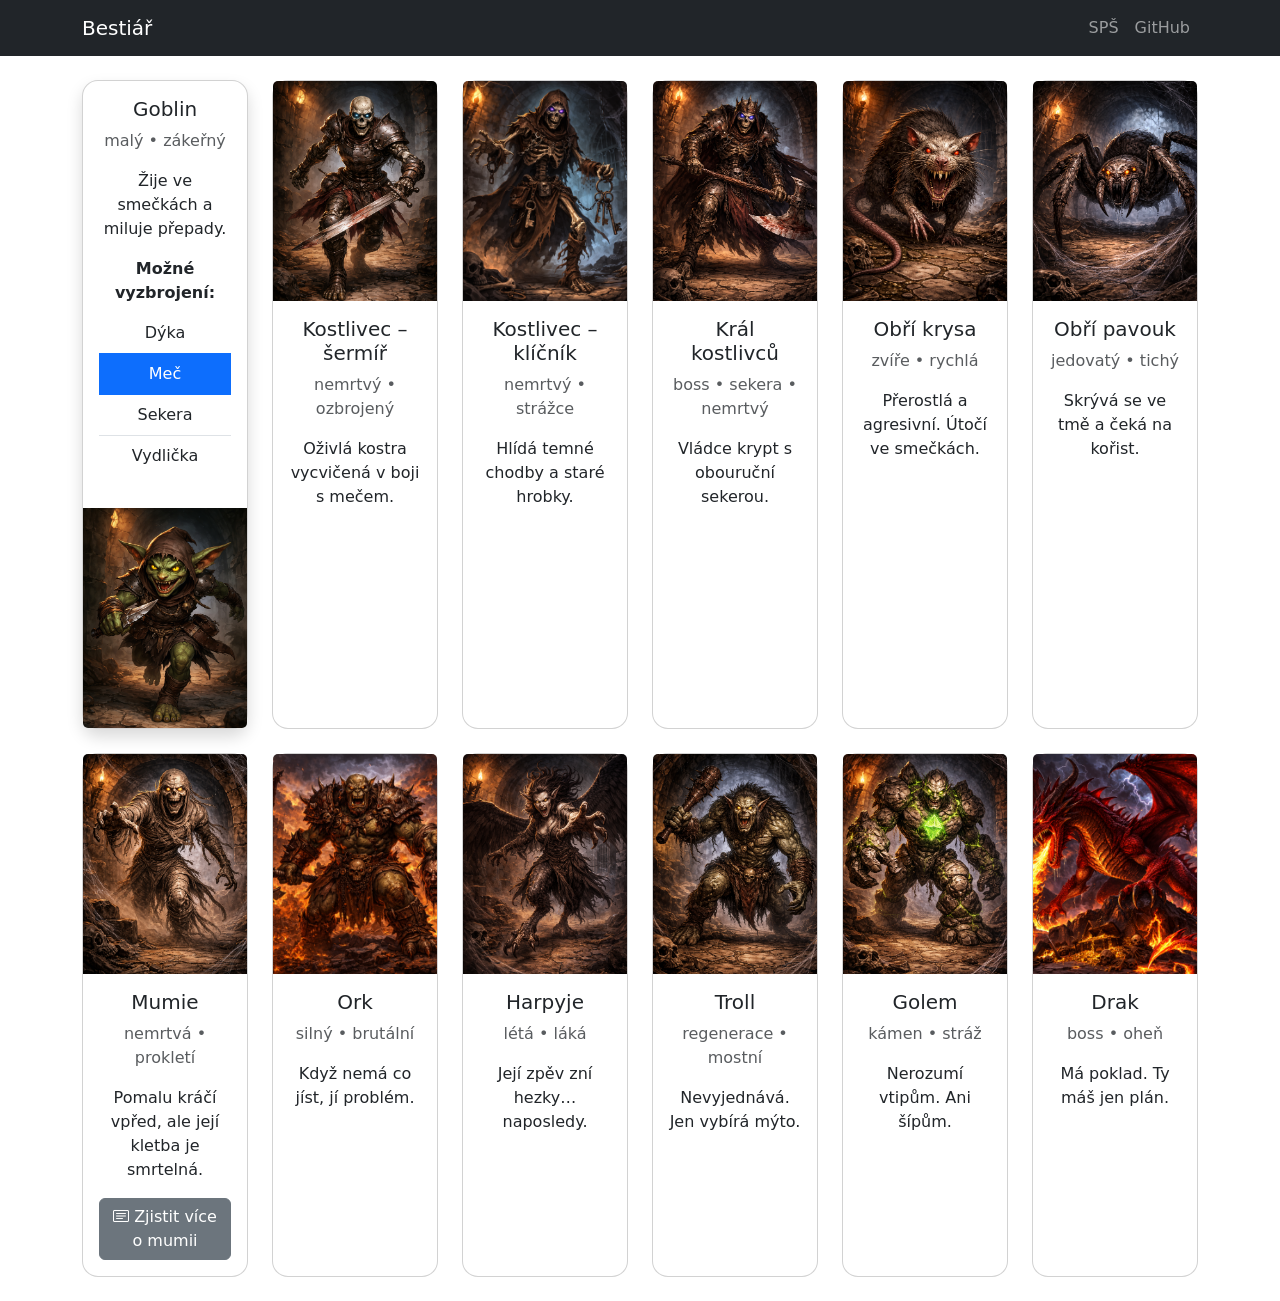
==== index.html @ 7e4614eb "first commit" ====
<!DOCTYPE html>
<html lang="cs">
<head>
    <meta charset="UTF-8">
    <meta name="viewport" content="width=device-width, initial-scale=1.0">
    <title>Bestiář</title>

    <!-- Bootstrap -->
    <link href="https://cdn.jsdelivr.net/npm/bootstrap@5.3.3/dist/css/bootstrap.min.css" rel="stylesheet">

    <!-- Bootstrap Icons -->
    <link href="https://cdn.jsdelivr.net/npm/bootstrap-icons@1.11.3/font/bootstrap-icons.css" rel="stylesheet">
</head>

<body>

<!-- NAVBAR -->
<nav class="navbar navbar-expand-lg navbar-dark bg-dark">
    <div class="container">
        <a class="navbar-brand" href="index.html">Bestiář</a>

        <button class="navbar-toggler" type="button" data-bs-toggle="collapse" data-bs-target="#menu">
            <span class="navbar-toggler-icon"></span>
        </button>

        <div id="menu" class="collapse navbar-collapse">
            <ul class="navbar-nav ms-auto">
                <li class="nav-item">
                    <a class="nav-link" href="https://spskt.cz/spskt/maturity.asp" target="_blank">SPŠ</a>
                </li>
                <li class="nav-item">
                    <a class="nav-link" href="https://github.com/Husnik-Daniel" target="_blank">GitHub</a>
                </li>
            </ul>
        </div>
    </div>
</nav>

<!-- GRID -->
<div class="container py-4">
    <div class="row g-4">

       

        
        <!-- Goblin -->
<div class="col-12 col-md-6 col-xl-2">
    <div class="card h-100 rounded-4 text-center shadow">

        <!-- 🔼 HORNÍ ČÁST -->
        <div class="card-body d-flex flex-column">
            <h2 class="h5">Goblin</h2>
            <p class="text-muted">malý • zákeřný</p>
            <p>Žije ve smečkách a miluje přepady.</p>

            <p class="fw-semibold mb-2">Možné vyzbrojení:</p>

            <ul class="list-group list-group-flush mb-3">
                <li class="list-group-item">Dýka</li>
                <li class="list-group-item active">Meč</li>
                <li class="list-group-item">Sekera</li>
                <li class="list-group-item">Vydlička</li>
            </ul>
        </div>

        <!-- 🔽 OBRÁZEK DOLE -->
        <img src="goblin1.png"
             class="card-img-bottom"
             alt="Goblin"
             style="height:220px; object-fit:cover;">

    </div>
</div>

        <!-- Kostlivec šermíř -->
        <div class="col-12 col-md-6 col-xl-2">
            <div class="card h-100 rounded-4 text-center">
                <img src="skeleton-swordsman1.png" class="card-img-top" style="height:220px;object-fit:cover;">
                <div class="card-body d-flex flex-column">
                    <h2 class="h5">Kostlivec – šermíř</h2>
                    <p class="text-muted">nemrtvý • ozbrojený</p>
                    <p class="flex-grow-1">Oživlá kostra vycvičená v boji s mečem.</p>
                </div>
            </div>
        </div>

        <!-- Kostlivec klíčník -->
        <div class="col-12 col-md-6 col-xl-2">
            <div class="card h-100 rounded-4 text-center">
                <img src="skeleton-keyholder1.png" class="card-img-top" style="height:220px;object-fit:cover;">
                <div class="card-body d-flex flex-column">
                    <h2 class="h5">Kostlivec – klíčník</h2>
                    <p class="text-muted">nemrtvý • strážce</p>
                    <p class="flex-grow-1">Hlídá temné chodby a staré hrobky.</p>
                </div>
            </div>
        </div>

        <!-- Král kostlivců -->
        <div class="col-12 col-md-6 col-xl-2">
            <div class="card h-100 rounded-4 text-center">
                <img src="skeleton-king.png" class="card-img-top" style="height:220px;object-fit:cover;">
                <div class="card-body d-flex flex-column">
                    <h2 class="h5">Král kostlivců</h2>
                    <p class="text-muted">boss • sekera • nemrtvý</p>
                    <p class="flex-grow-1">Vládce krypt s obouruční sekerou.</p>
                </div>
            </div>
        </div>

        <!-- Obří krysa -->
        <div class="col-12 col-md-6 col-xl-2">
            <div class="card h-100 rounded-4 text-center">
                <img src="rat.png" class="card-img-top" style="height:220px;object-fit:cover;">
                <div class="card-body d-flex flex-column">
                    <h2 class="h5">Obří krysa</h2>
                    <p class="text-muted">zvíře • rychlá</p>
                    <p class="flex-grow-1">Přerostlá a agresivní. Útočí ve smečkách.</p>
                </div>
            </div>
        </div>

        <!-- Obří pavouk -->
        <div class="col-12 col-md-6 col-xl-2">
            <div class="card h-100 rounded-4 text-center">
                <img src="spider1.png" class="card-img-top" style="height:220px;object-fit:cover;">
                <div class="card-body d-flex flex-column">
                    <h2 class="h5">Obří pavouk</h2>
                    <p class="text-muted">jedovatý • tichý</p>
                    <p class="flex-grow-1">Skrývá se ve tmě a čeká na kořist.</p>
                </div>
            </div>
        </div>

        <!-- ⭐ MUMIE -->
        <div class="col-12 col-md-6 col-xl-2">
            <div class="card h-100 rounded-4 text-center">
                <img src="mummy1.png" class="card-img-top" alt="Mumie" style="height:220px;object-fit:cover;">
                <div class="card-body d-flex flex-column">
                    <h2 class="h5">Mumie</h2>
                    <p class="text-muted">nemrtvá • prokletí</p>
                    <p class="flex-grow-1">Pomalu kráčí vpřed, ale její kletba je smrtelná.</p>

                    <a href="mumie.html" class="btn btn-secondary">
                        <i class="bi bi-card-text"></i>
                        Zjistit více o mumii
                    </a>
                </div>
            </div>
        </div>

        <!-- Ork -->
        <div class="col-12 col-md-6 col-xl-2">
            <div class="card h-100 rounded-4 text-center">
                <img src="ork1.png" class="card-img-top" style="height:220px;object-fit:cover;">
                <div class="card-body d-flex flex-column">
                    <h2 class="h5">Ork</h2>
                    <p class="text-muted">silný • brutální</p>
                    <p class="flex-grow-1">Když nemá co jíst, jí problém.</p>
                </div>
            </div>
        </div>

        <!-- Harpyje -->
        <div class="col-12 col-md-6 col-xl-2">
            <div class="card h-100 rounded-4 text-center">
                <img src="harpy1.png" class="card-img-top" style="height:220px;object-fit:cover;">
                <div class="card-body d-flex flex-column">
                    <h2 class="h5">Harpyje</h2>
                    <p class="text-muted">létá • láká</p>
                    <p class="flex-grow-1">Její zpěv zní hezky… naposledy.</p>
                </div>
            </div>
        </div>

        <!-- Troll -->
        <div class="col-12 col-md-6 col-xl-2">
            <div class="card h-100 rounded-4 text-center">
                <img src="troll1.png" class="card-img-top" style="height:220px;object-fit:cover;">
                <div class="card-body d-flex flex-column">
                    <h2 class="h5">Troll</h2>
                    <p class="text-muted">regenerace • mostní</p>
                    <p class="flex-grow-1">Nevyjednává. Jen vybírá mýto.</p>
                </div>
            </div>
        </div>

        <!-- Golem -->
        <div class="col-12 col-md-6 col-xl-2">
            <div class="card h-100 rounded-4 text-center">
                <img src="golem1.png" class="card-img-top" style="height:220px;object-fit:cover;">
                <div class="card-body d-flex flex-column">
                    <h2 class="h5">Golem</h2>
                    <p class="text-muted">kámen • stráž</p>
                    <p class="flex-grow-1">Nerozumí vtipům. Ani šípům.</p>
                </div>
            </div>
        </div>

        <!-- Drak -->
        <div class="col-12 col-md-6 col-xl-2">
            <div class="card h-100 rounded-4 text-center">
                <img src="dragon1.png" class="card-img-top" style="height:220px;object-fit:cover;">
                <div class="card-body d-flex flex-column">
                    <h2 class="h5">Drak</h2>
                    <p class="text-muted">boss • oheň</p>
                    <p class="flex-grow-1">Má poklad. Ty máš jen plán.</p>
                </div>
            </div>
        </div>

    </div>
</div>

<script src="https://cdn.jsdelivr.net/npm/bootstrap@5.3.3/dist/js/bootstrap.bundle.min.js"></script>
</body>
</html>
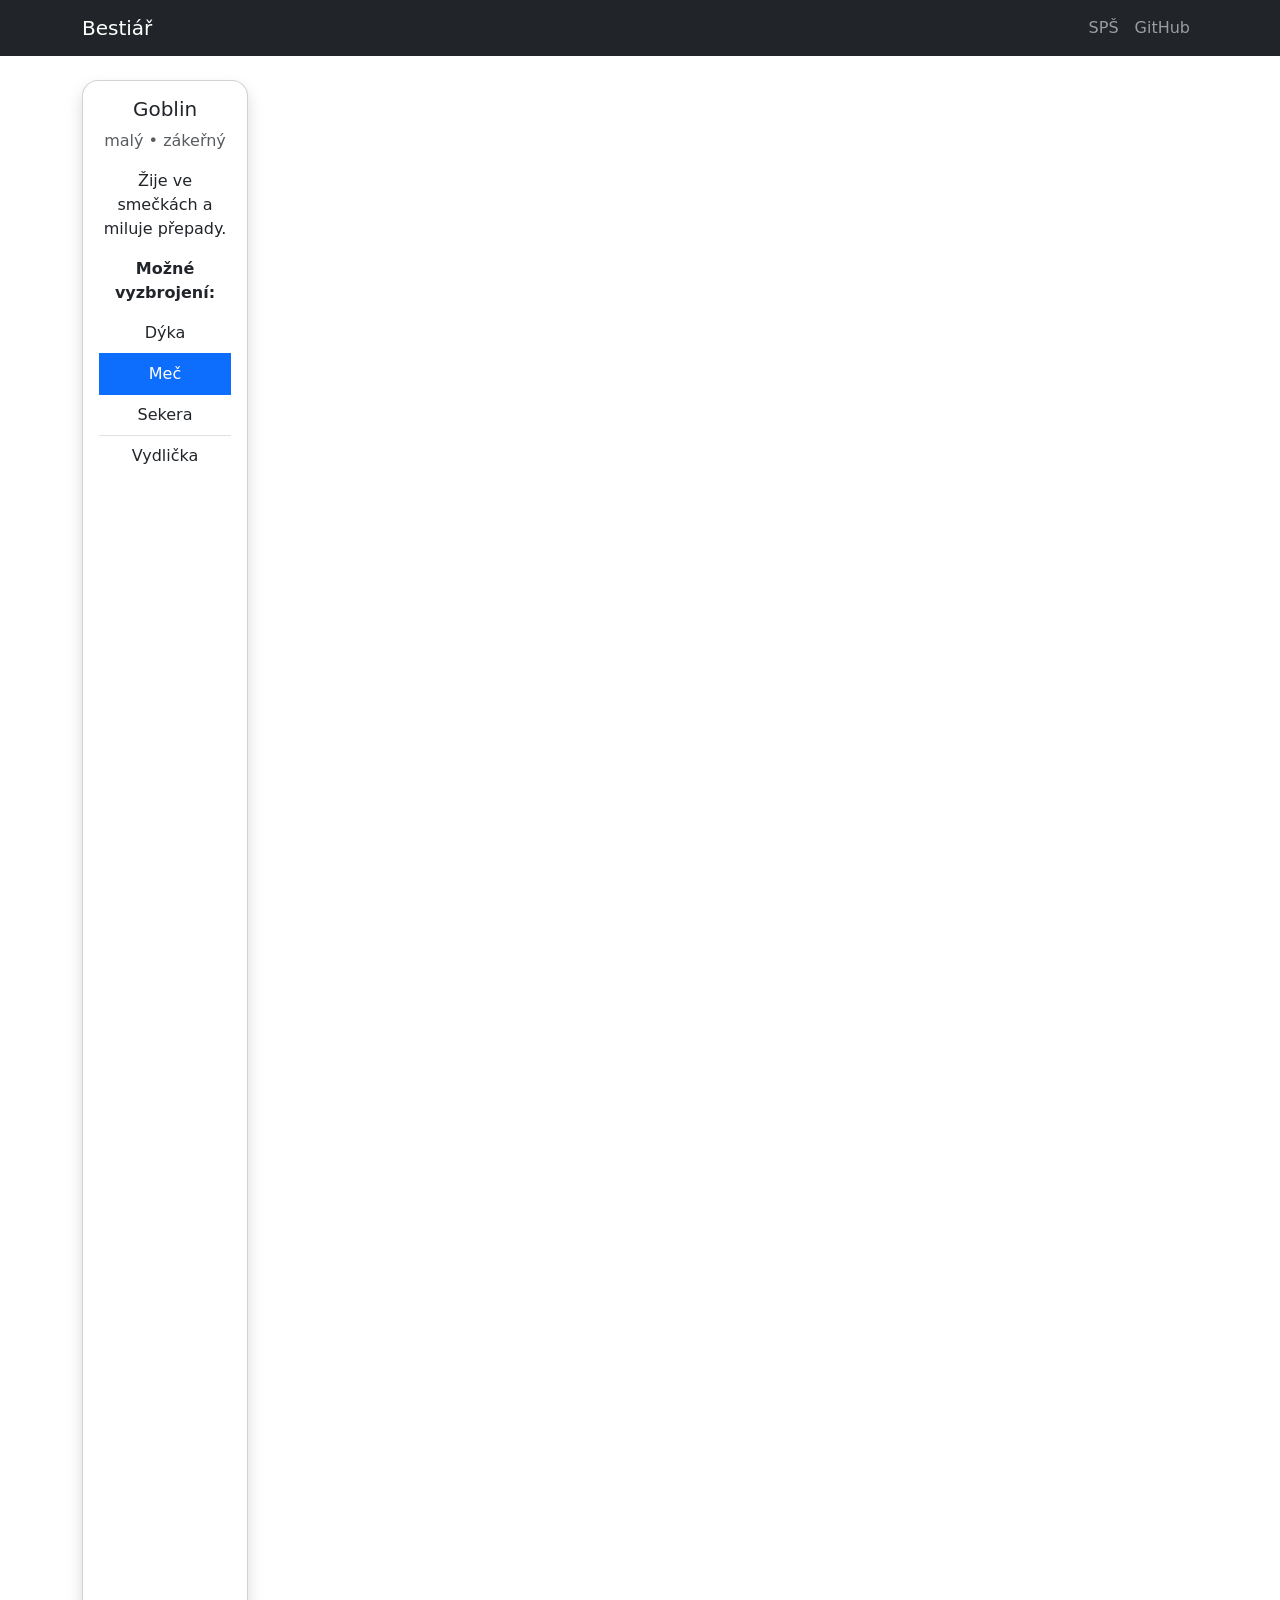
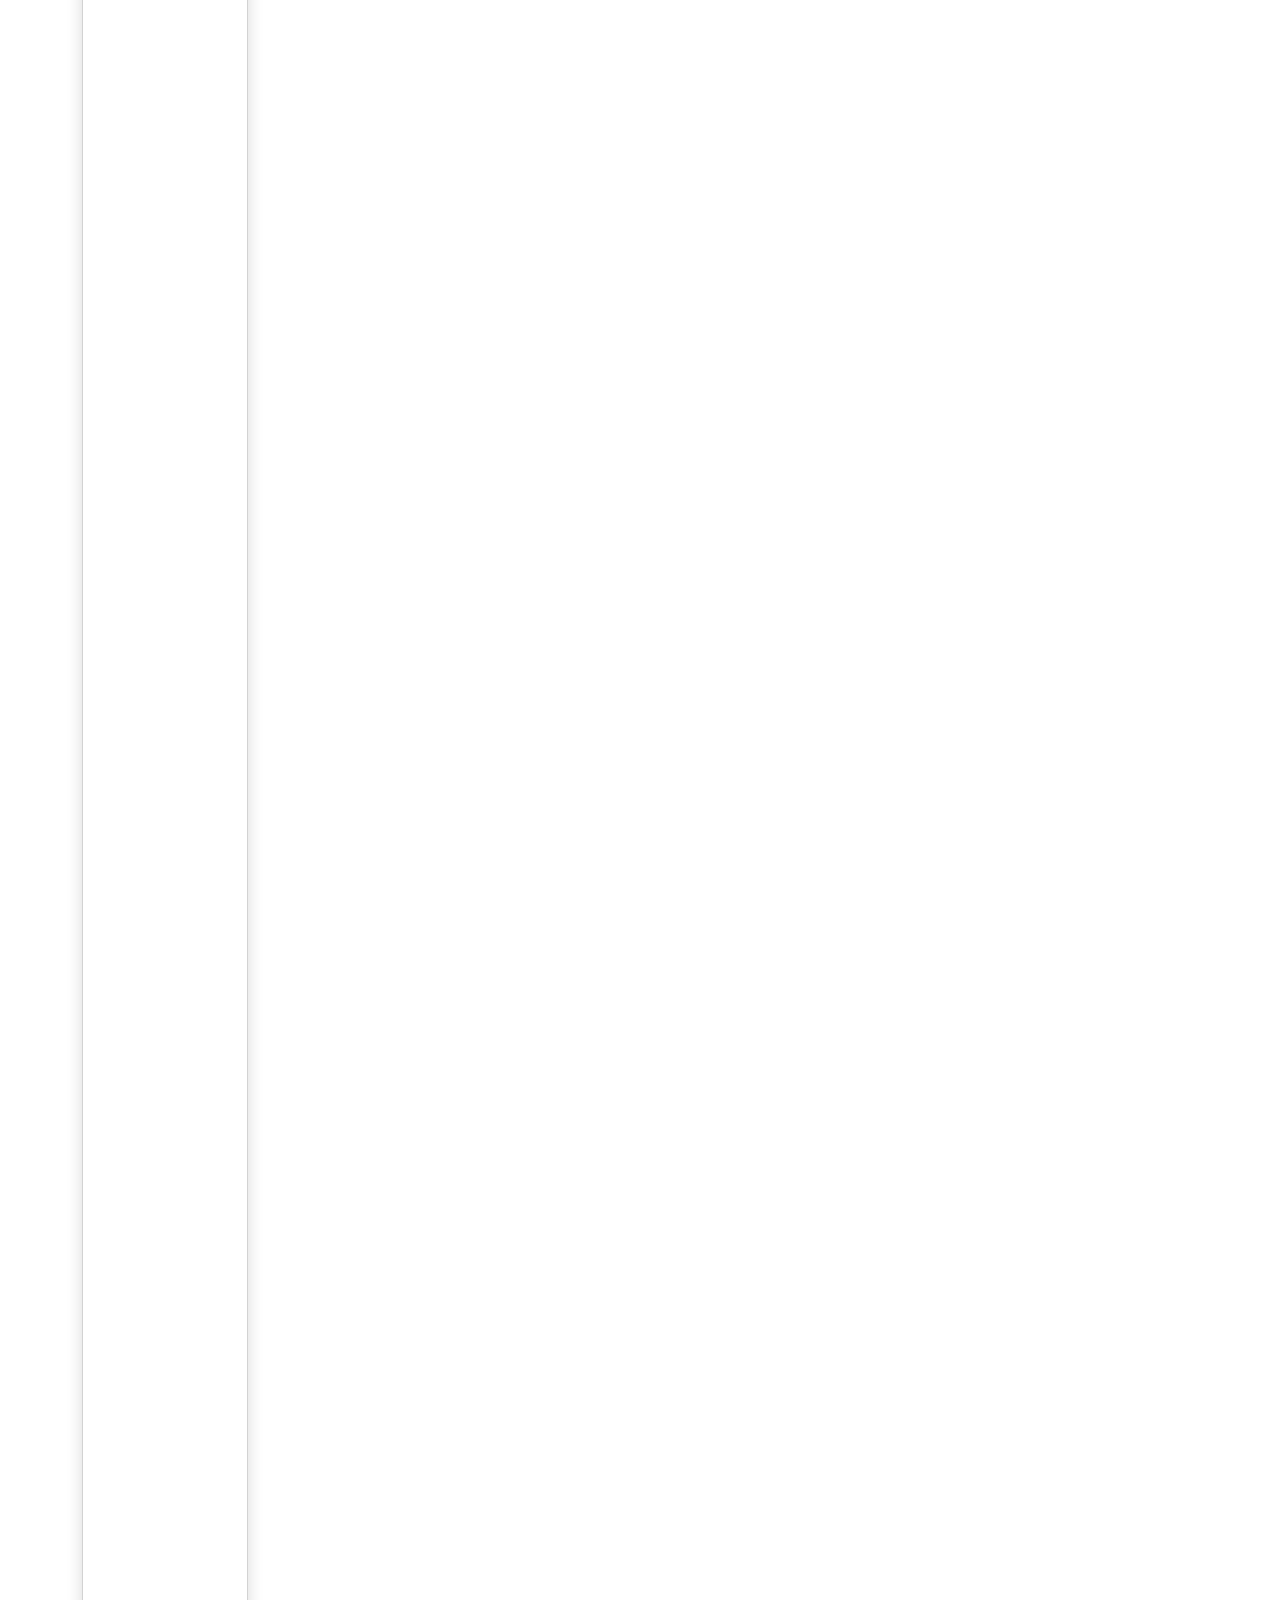
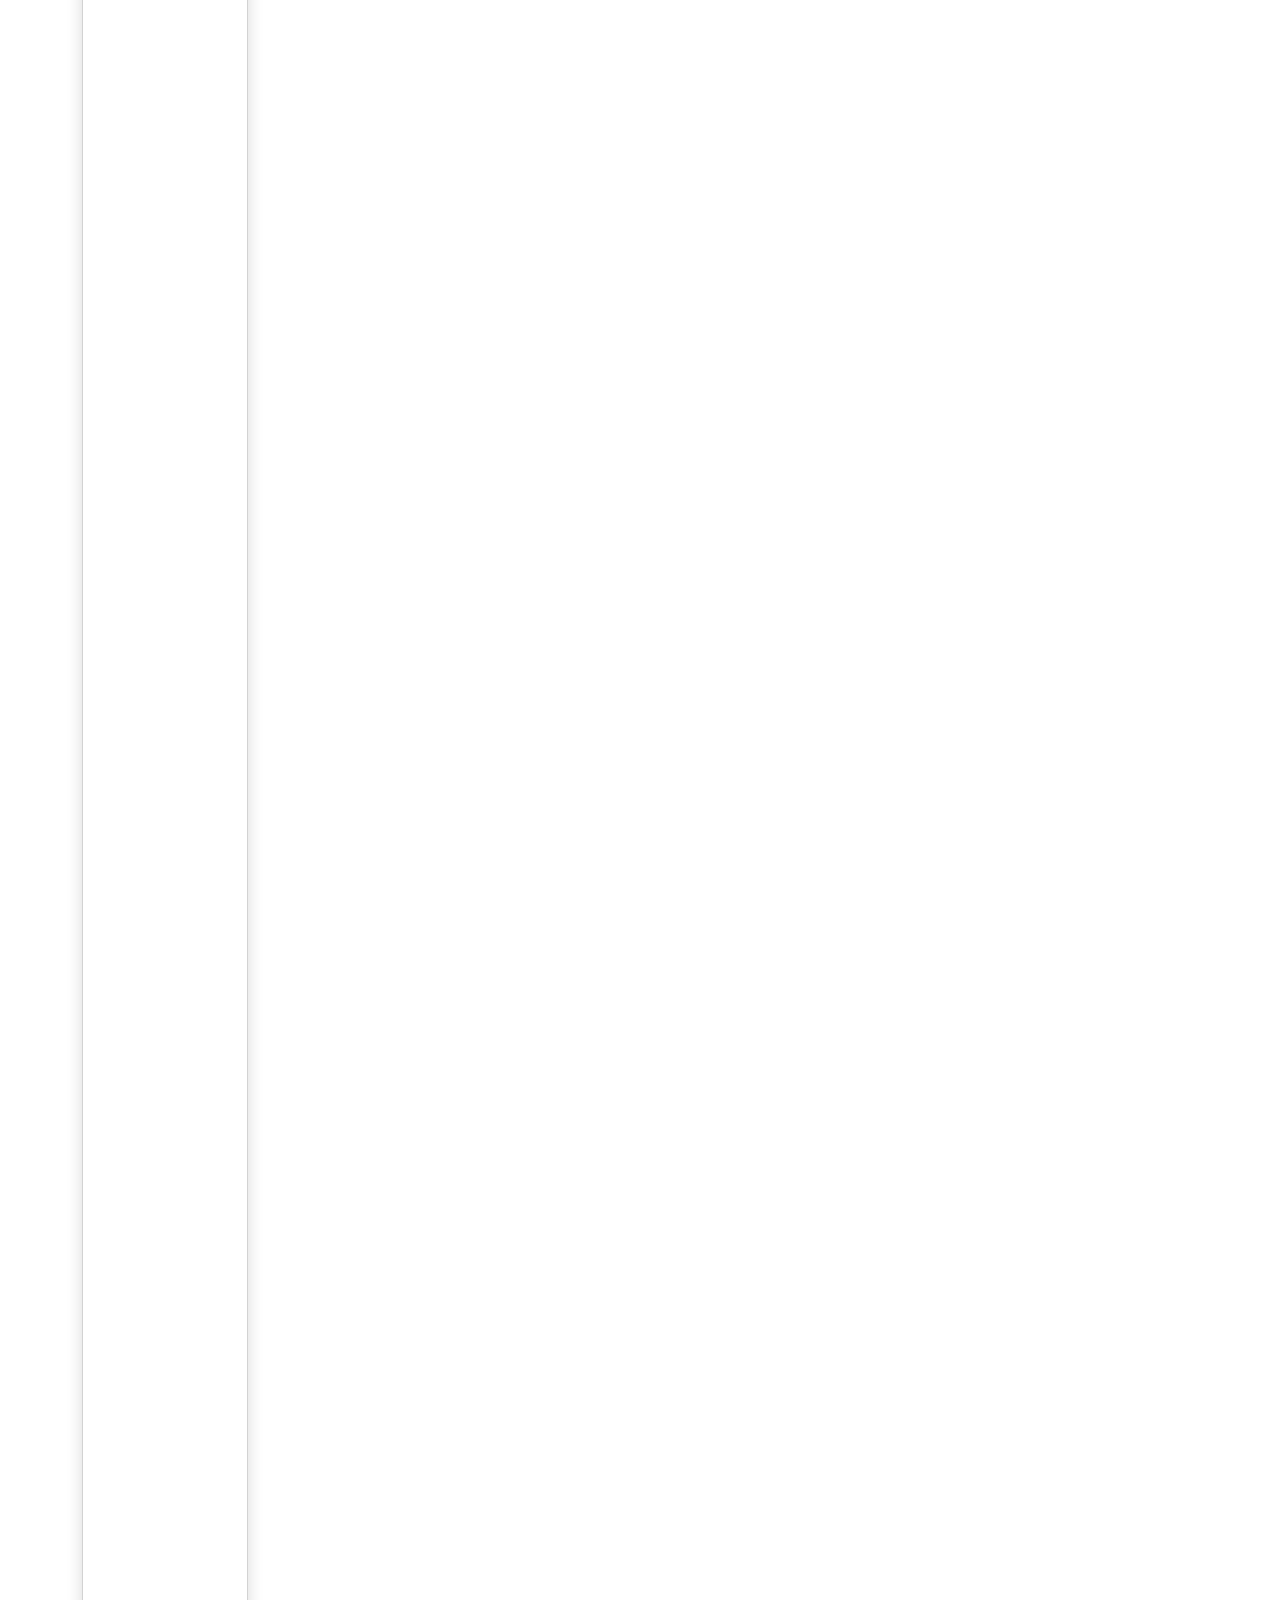
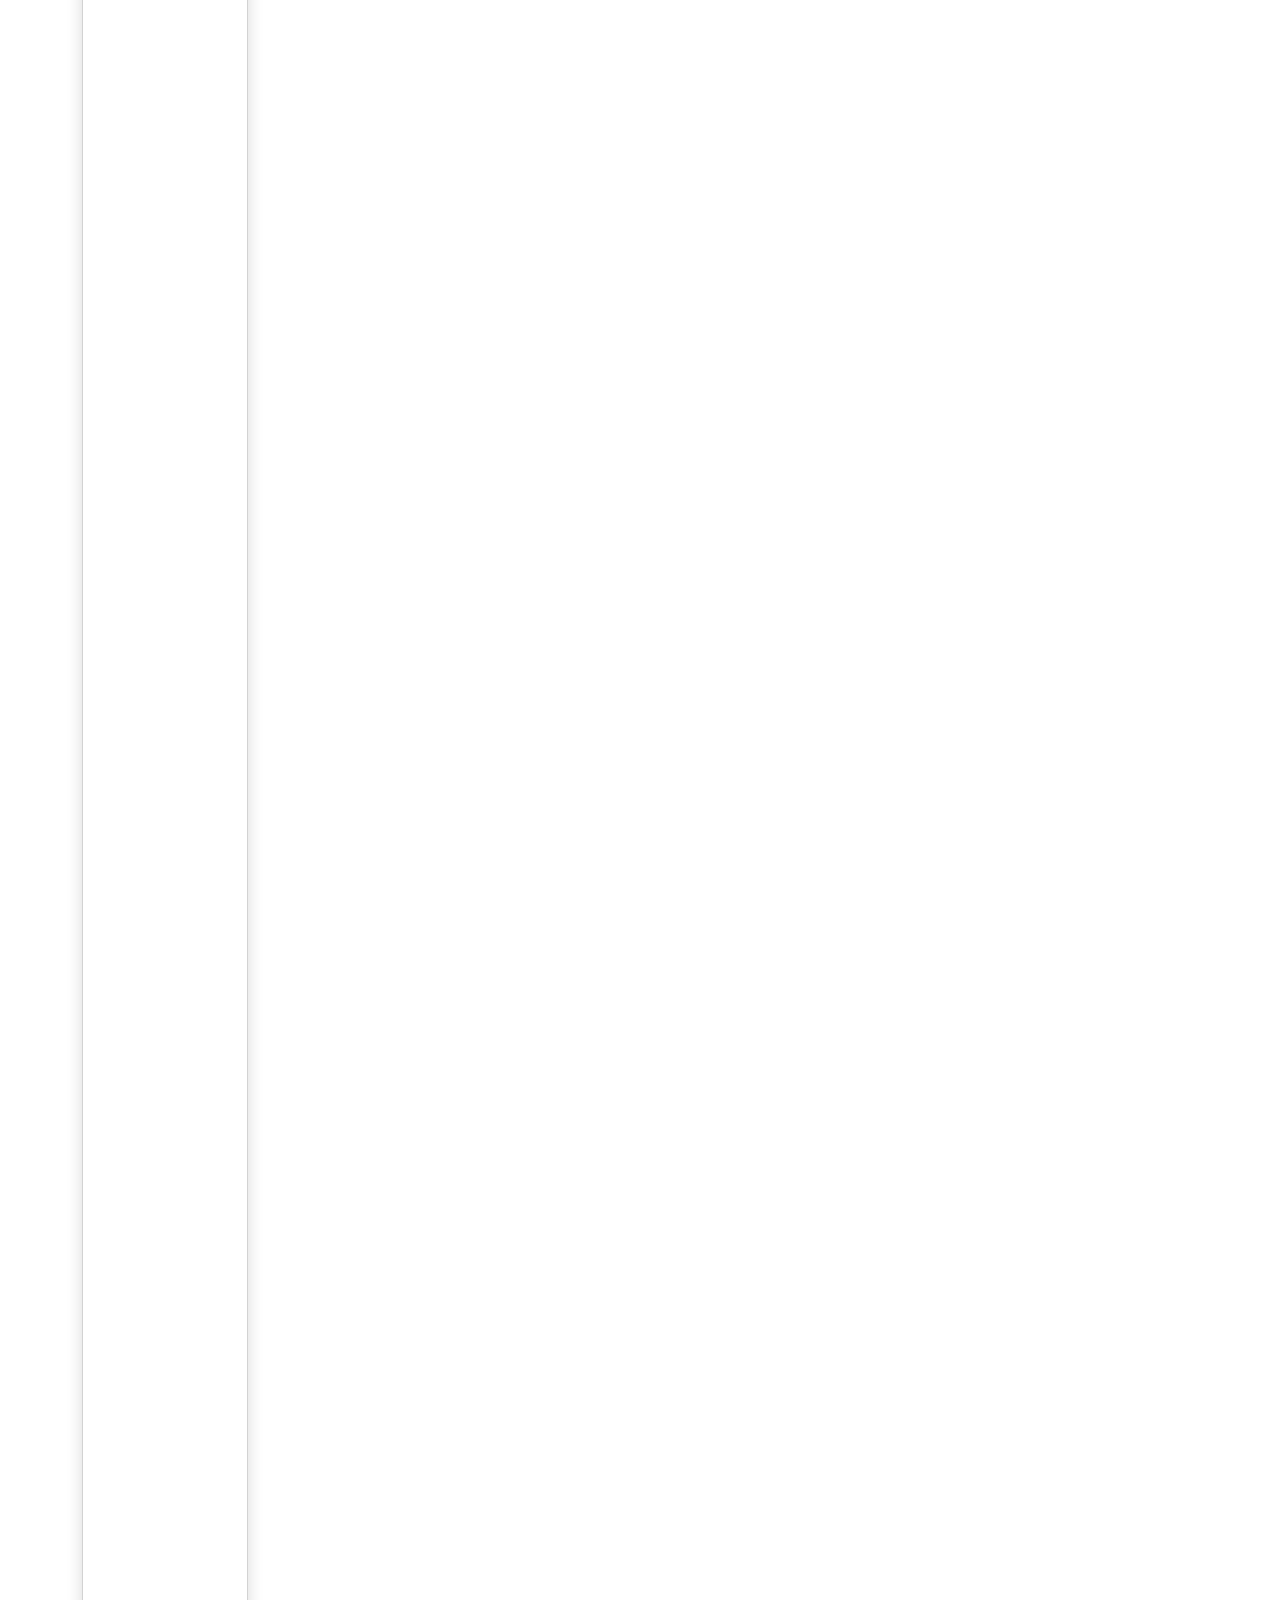
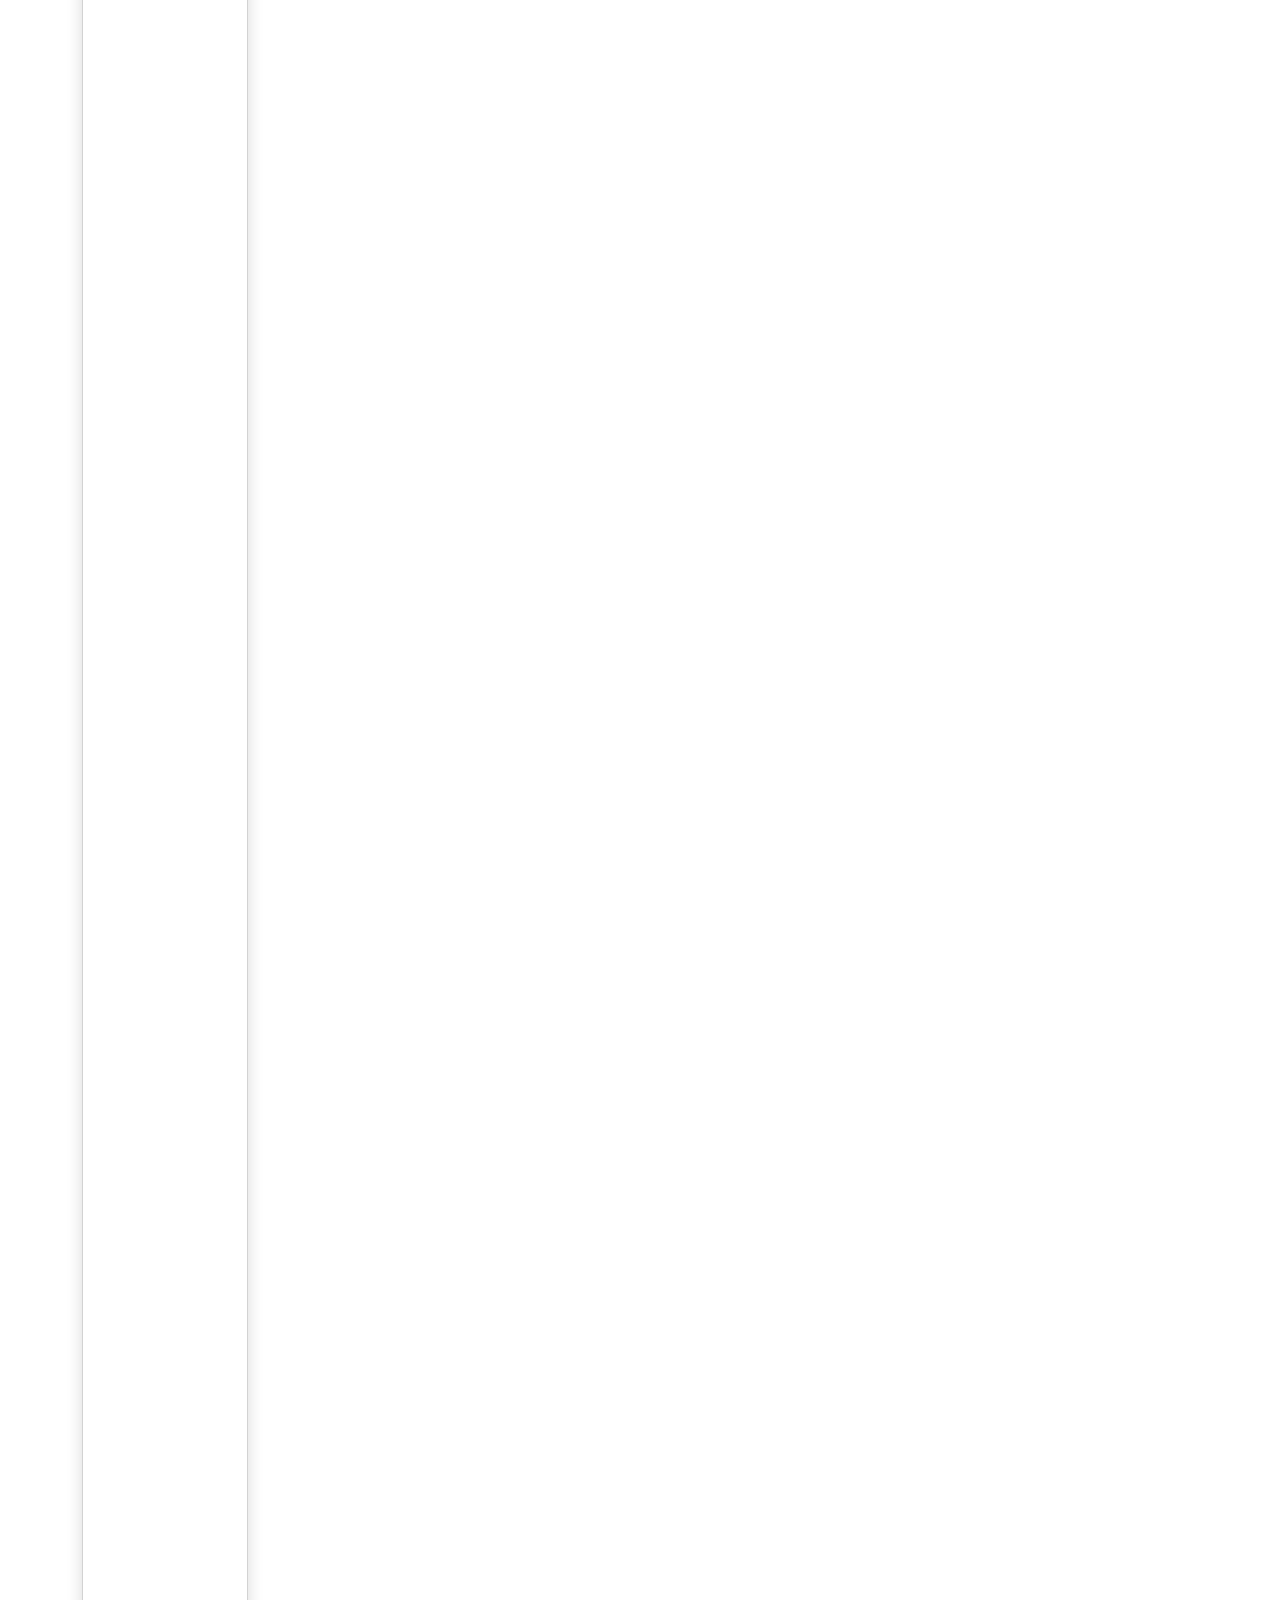
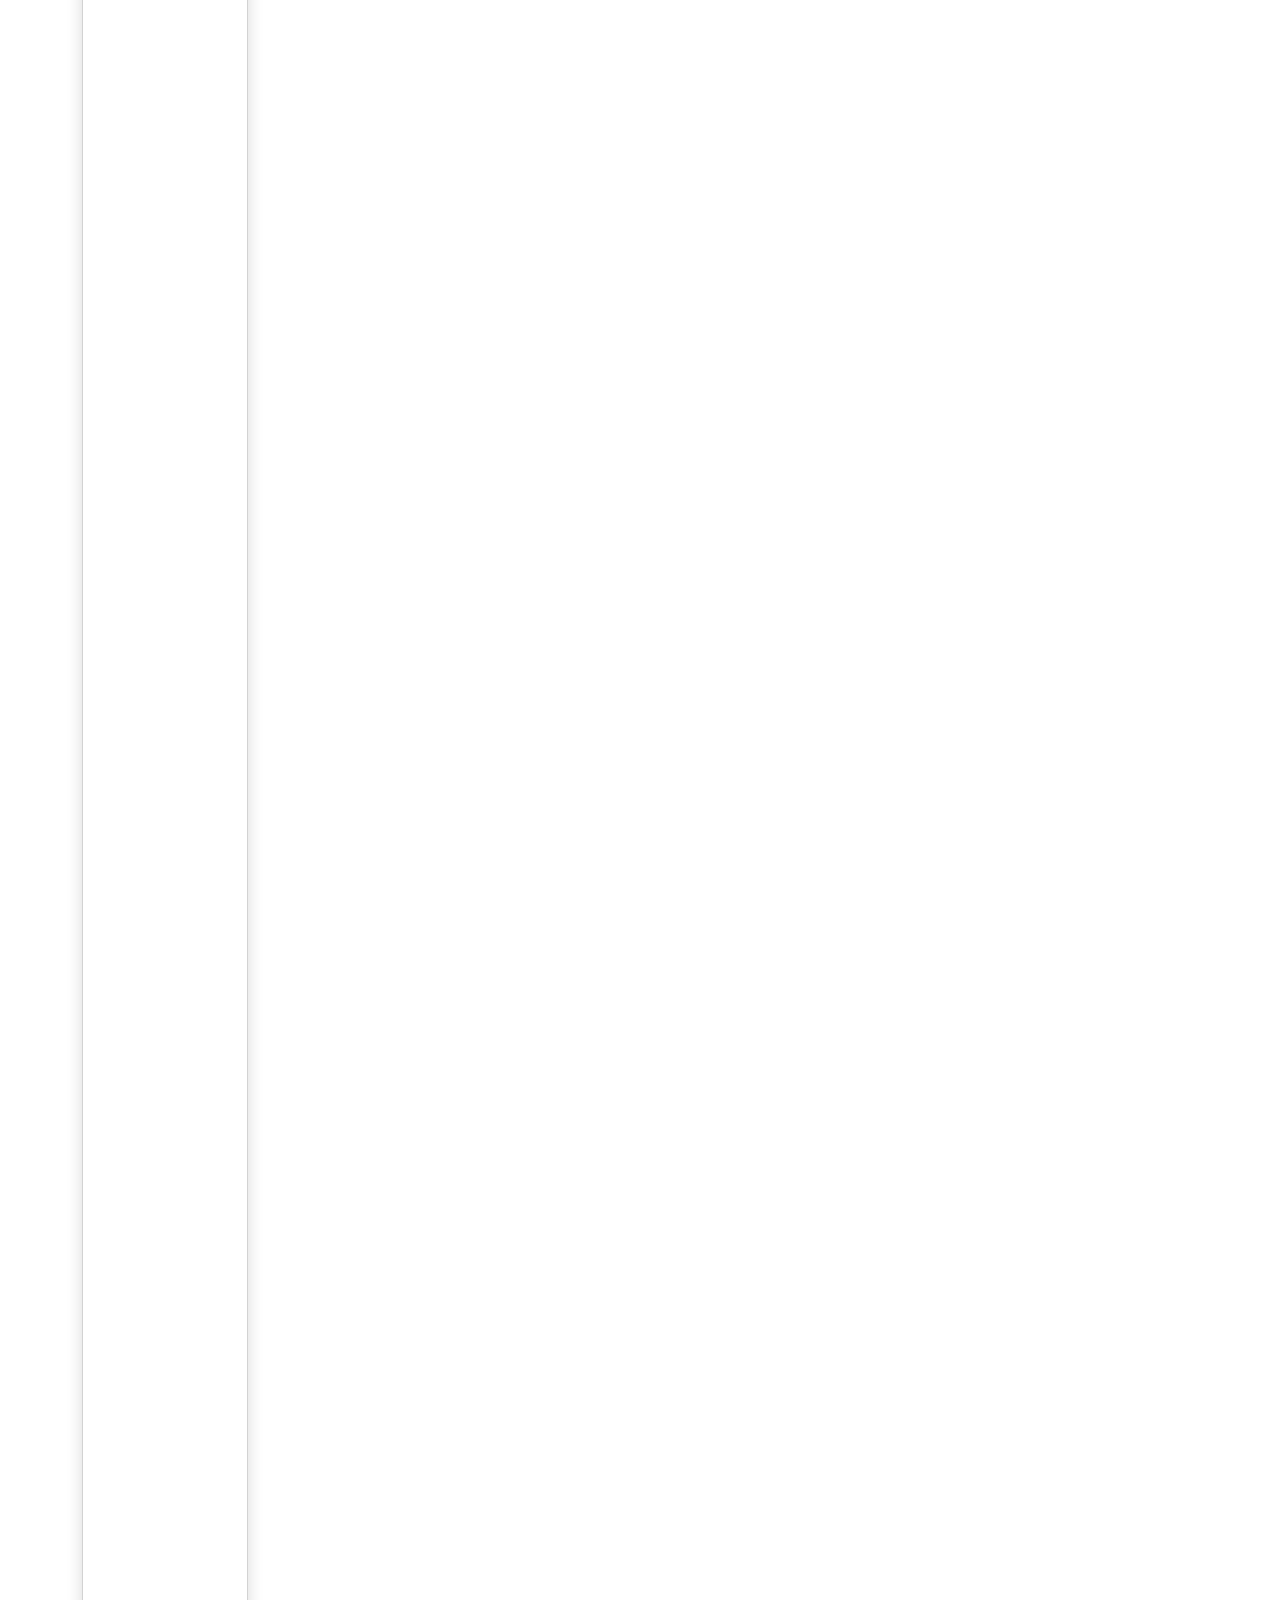
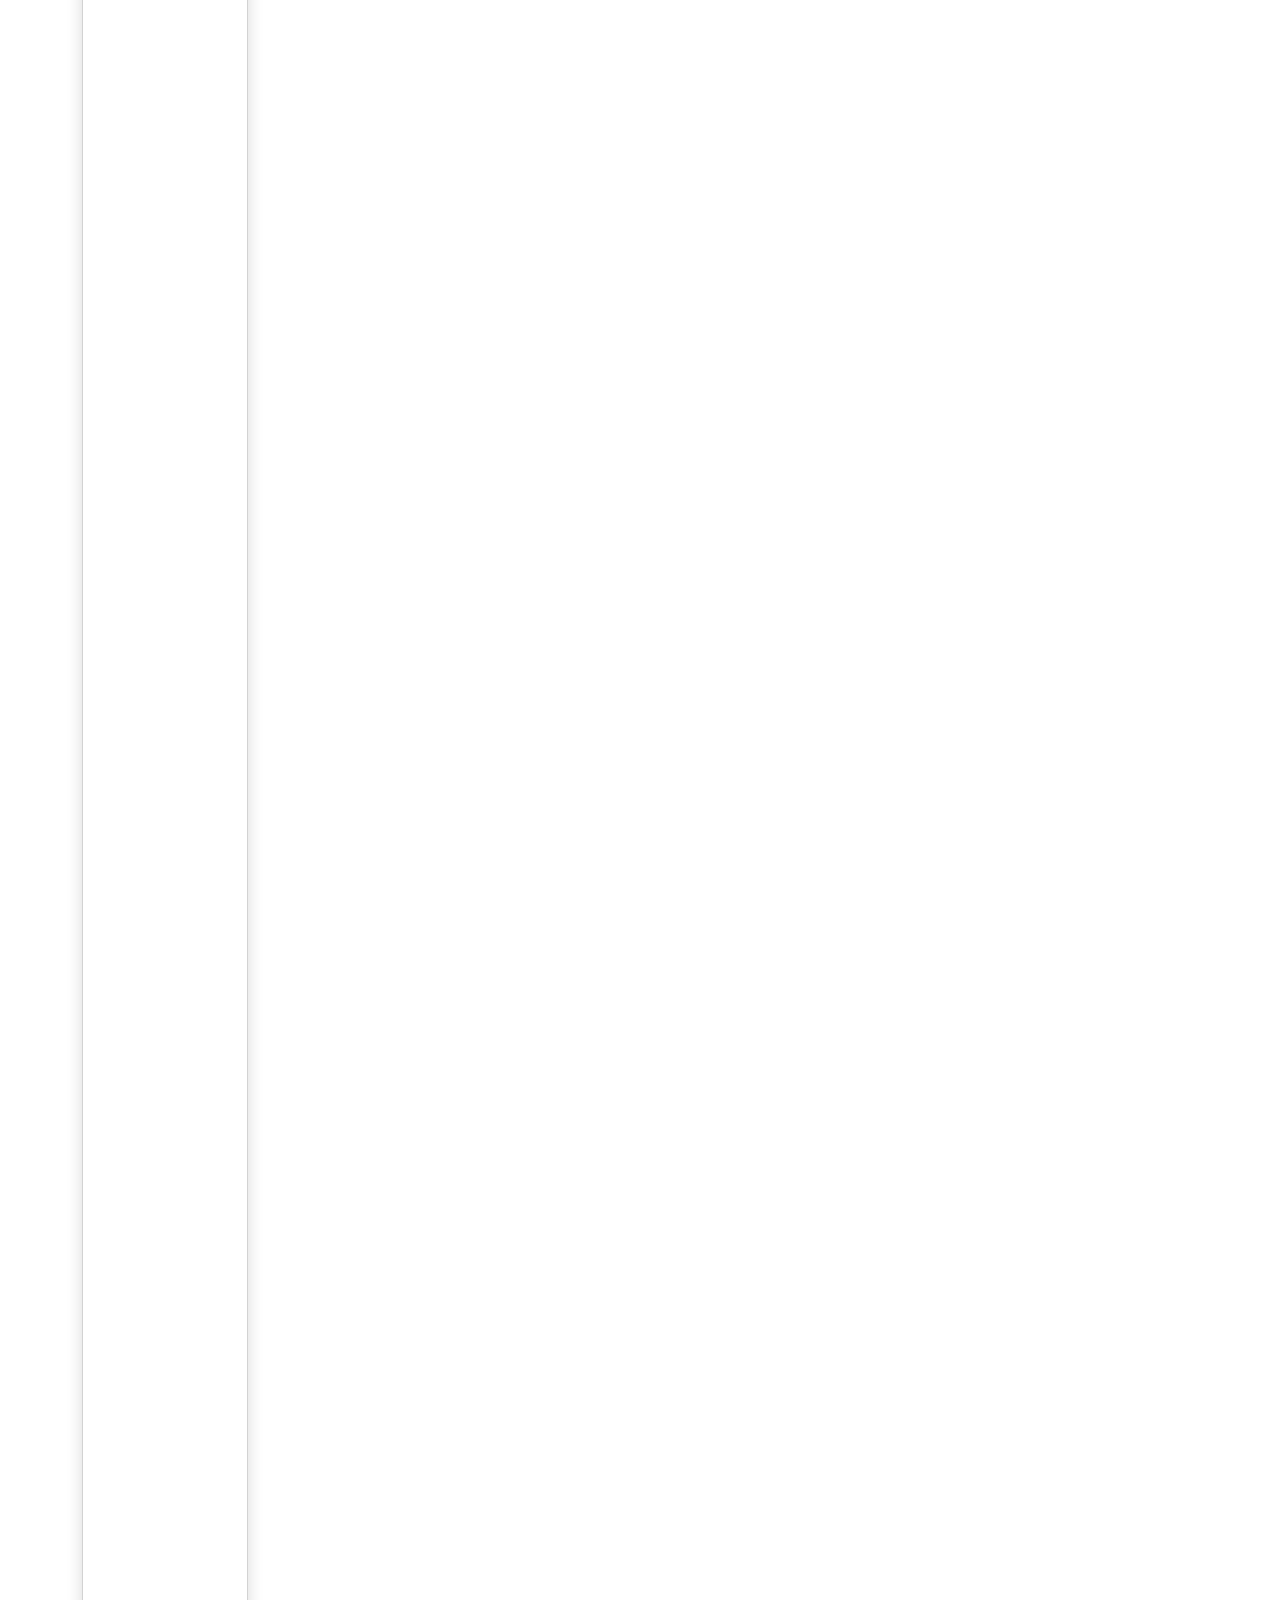
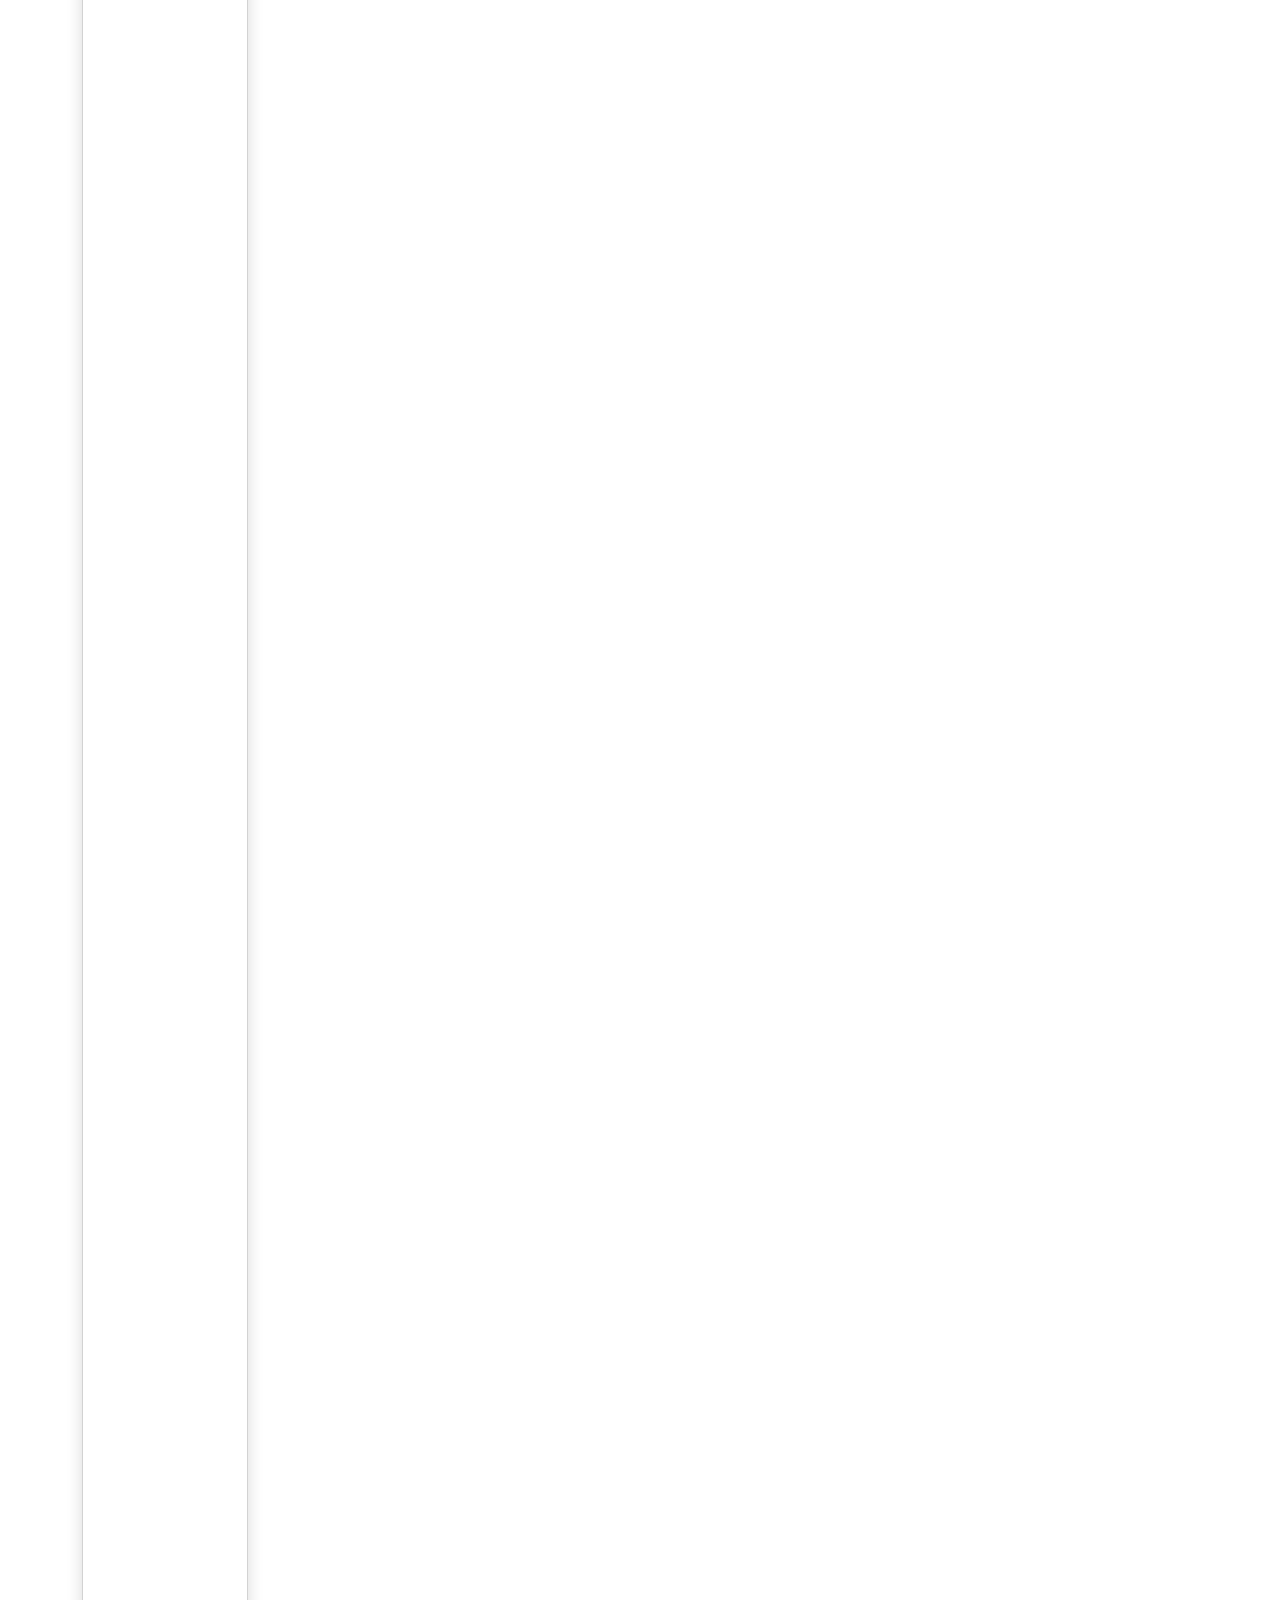
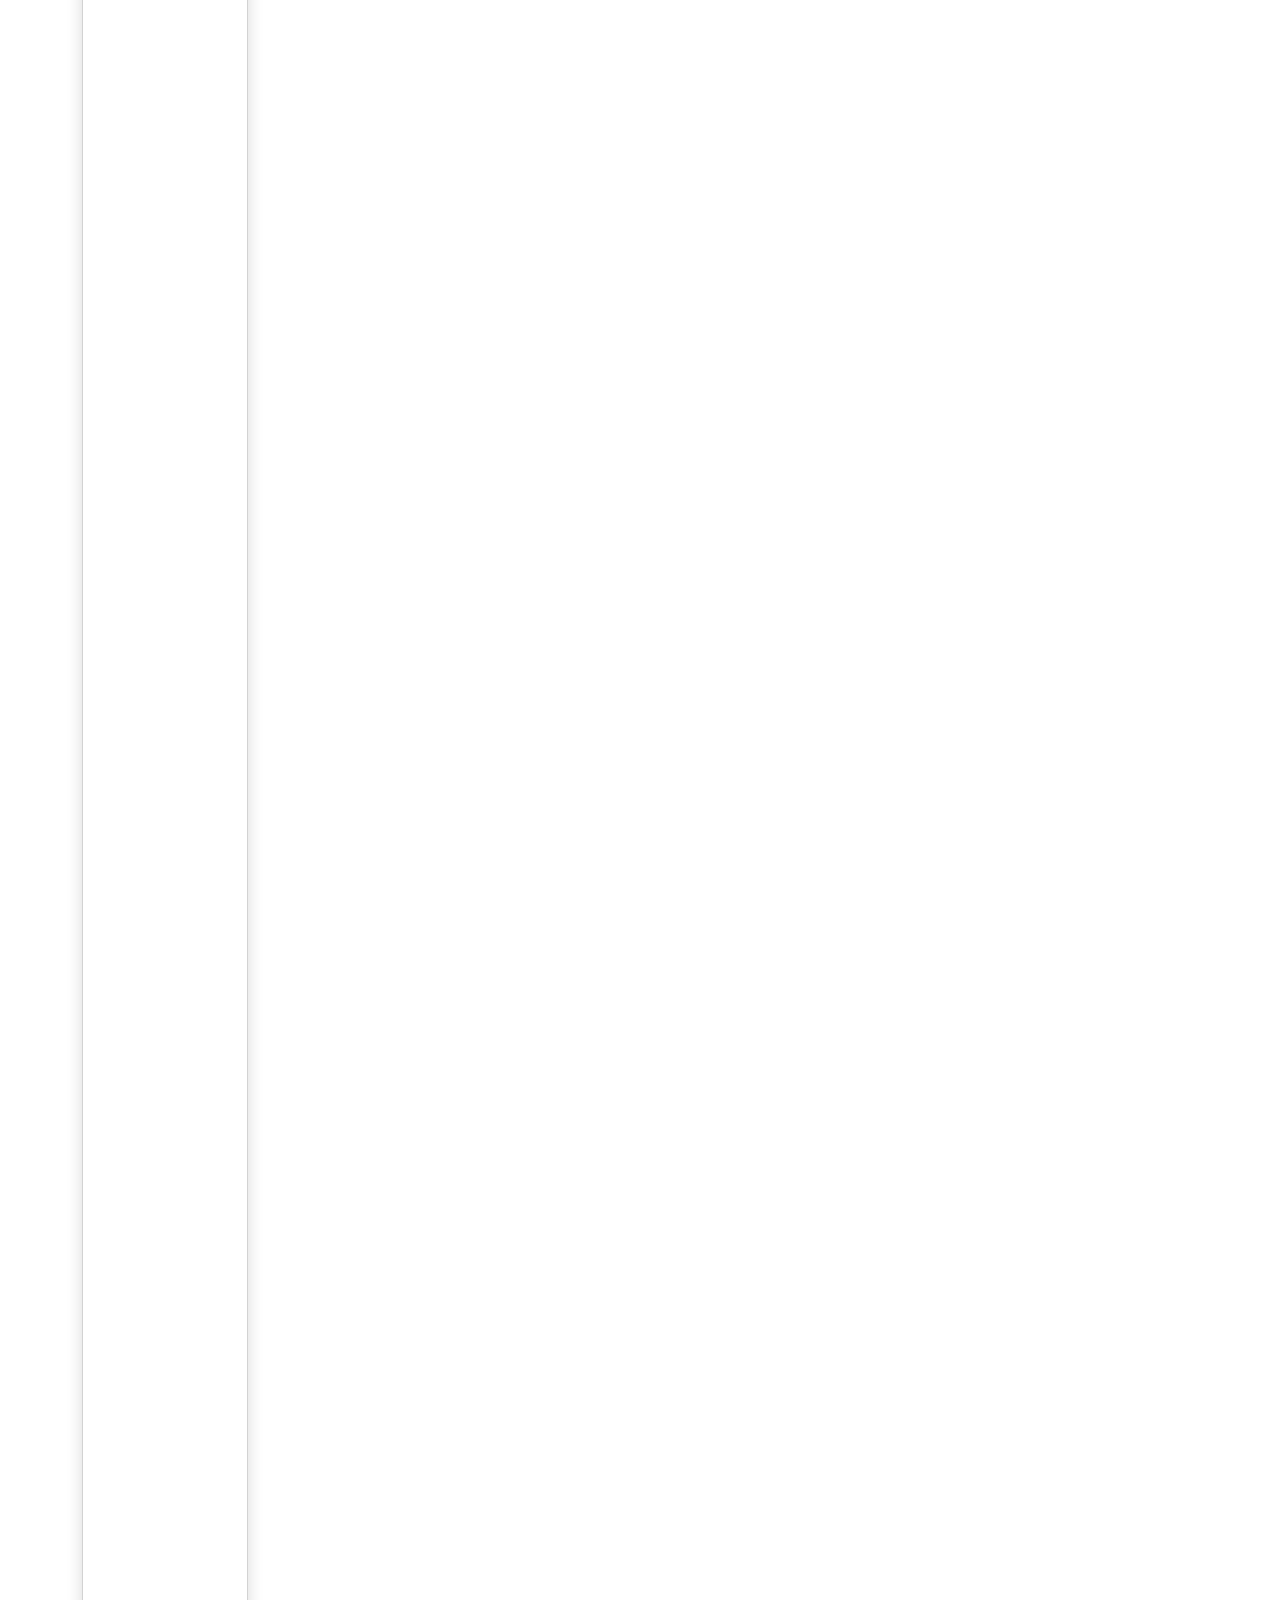
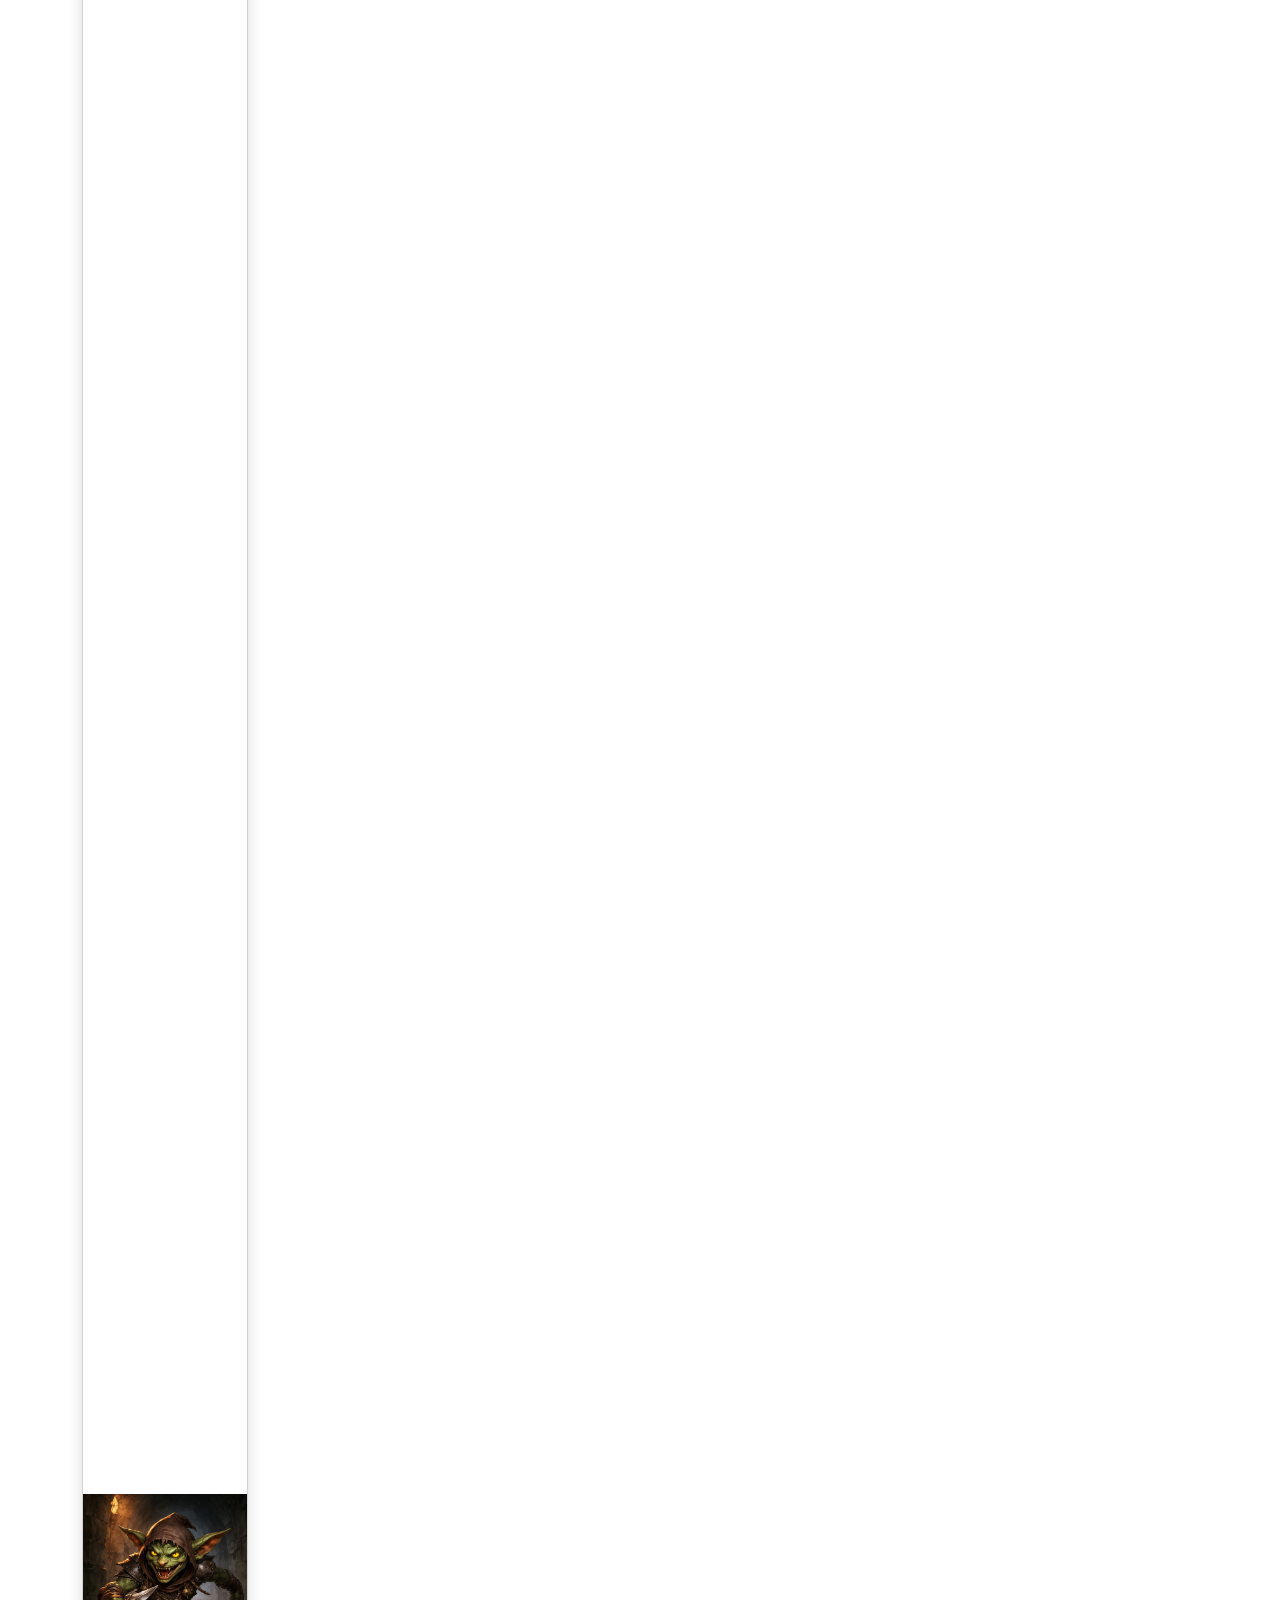
==== commit a18eabd9: "smazání jedné karty" ====
--- a/index.html
+++ b/index.html
@@ -70,19 +70,7 @@
              style="height:220px; object-fit:cover;">
 
     </div>
-</div>
-
-        <!-- Kostlivec šermíř -->
-        <div class="col-12 col-md-6 col-xl-2">
-            <div class="card h-100 rounded-4 text-center">
-                <img src="skeleton-swordsman1.png" class="card-img-top" style="height:220px;object-fit:cover;">
-                <div class="card-body d-flex flex-column">
-                    <h2 class="h5">Kostlivec – šermíř</h2>
-                    <p class="text-muted">nemrtvý • ozbrojený</p>
-                    <p class="flex-grow-1">Oživlá kostra vycvičená v boji s mečem.</p>
-                </div>
-            </div>
-        </div>
+
 
         <!-- Kostlivec klíčník -->
         <div class="col-12 col-md-6 col-xl-2">
